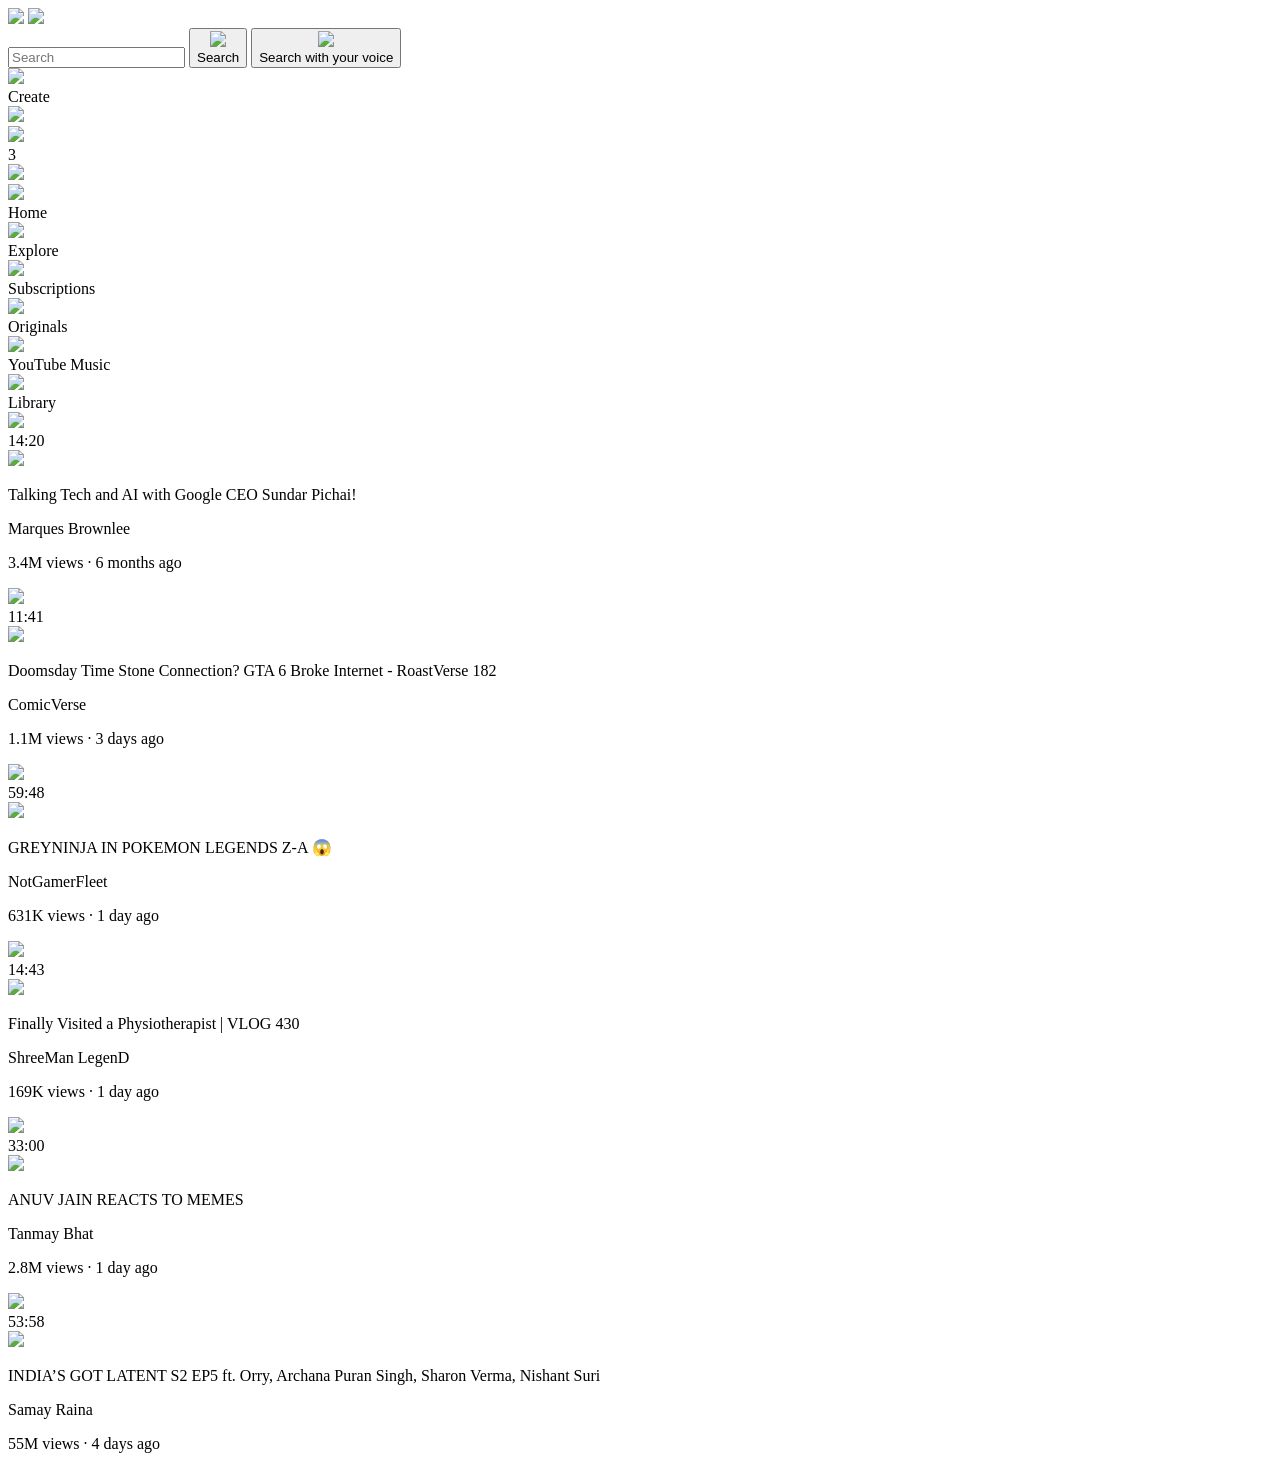
==== index.html @ 1fc218c0 "Update index.html" ====
<!DOCTYPE html>

<html>

  <head>

    <title>YouTube4u</title>

    <link rel="preconnect" href="https://fonts.googleapis.com">
    <link rel="preconnect" href="https://fonts.gstatic.com" crossorigin>

    <link
      href="https://fonts.googleapis.com/css2?family=Roboto:wght@400;500;700&display=swap"
      rel="stylesheet">

    <link rel="stylesheet" href="styles/general.css">
    <link rel="stylesheet" href="styles/header.css">
    <link rel="stylesheet" href="styles/video.css">
    <link rel="stylesheet" href="styles/sidebar.css">

  </head>


  <body>

    <div class="header">

      <div class="left-section">

        <img class="hamburger-menu" src="icons/hamburger-menu.svg">

        <img class="youtube-logo" src="icons/youtube-logo.svg">

      </div>


      <div class="middle-section">

        <input class="search-bar" type="text" placeholder="Search">

        <button class="search-button">

          <img class="search-icon" src="icons/search.svg">

          <div class="tooltip">Search</div>

        </button>


        <button class="voice-search-button">

          <img class="voice-search-icon" src="icons/voice-search-icon.svg">

          <div class="tooltip">Search with your voice</div>

        </button>

      </div>


      <div class="right-section">

        <div class="upload-icon-container">

          <img class="upload-icon" src="icons/upload.svg">

          <div class="tooltip">Create</div>

        </div>


        <img class="youtube-apps-icon" src="icons/youtube-apps.svg">


        <div class="notifications-icon-container">

          <img class="notifications-icon" src="icons/notifications.svg">

          <div class="notifications-count">3</div>

        </div>


        <img
          class="current-user-picture"
          src="channel/my-channel.jpeg">

      </div>

    </div>



    <div class="sidebar">

      <div class="sidebar-link">

        <img src="icons/home.svg">

        <div>Home</div>

      </div>


      <div class="sidebar-link">

        <img src="icons/explore.svg">

        <div>Explore</div>

      </div>


      <div class="sidebar-link">

        <img src="icons/subscriptions.svg">

        <div>Subscriptions</div>

      </div>


      <div class="sidebar-link">

        <img src="icons/originals.svg">

        <div>Originals</div>

      </div>


      <div class="sidebar-link">

        <img src="icons/youtube-music.svg">

        <div>YouTube Music</div>

      </div>


      <div class="sidebar-link">

        <img src="icons/library.svg">

        <div>Library</div>

      </div>

    </div>



    <div class="video-grid">


      <!-- VIDEO 1 -->

      <div class="video-preview">

        <div class="thumbnail-row">

          <img
            class="thumbnail"
            src="thumbnail/thumbnail-1.webp"
            onclick="window.open('https://www.youtube.com/embed/n2RNcPRtAiY', '_blank')">

          <div class="video-time">14:20</div>

        </div>


        <div class="video-info-grid">

          <div class="channel-picture">

            <img
              class="profile-picture"
              src="channel/channel-1.jpeg">

          </div>


          <div class="video-info">

            <p class="video-title">
              Talking Tech and AI with Google CEO Sundar Pichai!
            </p>

            <p class="video-author">
              Marques Brownlee
            </p>

            <p class="video-stats">
              3.4M views &#183; 6 months ago
            </p>

          </div>

        </div>

      </div>



      <!-- VIDEO 2 -->

      <div class="video-preview">

        <div class="thumbnail-row">

          <img
            class="thumbnail"
            src="thumbnail/thumbnail-2.webp"
            onclick="window.open('https://www.youtube.com/embed/CQWs3lpJCug', '_blank')">

          <div class="video-time">11:41</div>

        </div>


        <div class="video-info-grid">

          <div class="channel-picture">

            <img
              class="profile-picture"
              src="channel/channel-2.jpeg">

          </div>


          <div class="video-info">

            <p class="video-title">
              Doomsday Time Stone Connection? GTA 6 Broke Internet - RoastVerse 182
            </p>

            <p class="video-author">
              ComicVerse
            </p>

            <p class="video-stats">
              1.1M views &#183; 3 days ago
            </p>

          </div>

        </div>

      </div>



      <!-- VIDEO 3 -->

      <div class="video-preview">

        <div class="thumbnail-row">

          <img
            class="thumbnail"
            src="thumbnail/thumbnail-3.webp"
            onclick="window.open('https://www.youtube.com/embed/aF0tLAHO3SY', '_blank')">

          <div class="video-time">59:48</div>

        </div>


        <div class="video-info-grid">

          <div class="channel-picture">

            <img
              class="profile-picture"
              src="channel/channel-3.jpeg">

          </div>


          <div class="video-info">

            <p class="video-title">
              GREYNINJA IN POKEMON LEGENDS Z-A 😱
            </p>

            <p class="video-author">
              NotGamerFleet
            </p>

            <p class="video-stats">
              631K views &#183; 1 day ago
            </p>

          </div>

        </div>

      </div>



      <!-- VIDEO 4 -->

      <div class="video-preview">

        <div class="thumbnail-row">

          <img
            class="thumbnail"
            src="thumbnail/thumbnail-4.webp"
            onclick="window.open('https://www.youtube.com/embed/Sc6rDez5M3Y', '_blank')">

          <div class="video-time">14:43</div>

        </div>


        <div class="video-info-grid">

          <div class="channel-picture">

            <img
              class="profile-picture"
              src="channel/channel-4.jpeg">

          </div>


          <div class="video-info">

            <p class="video-title">
              Finally Visited a Physiotherapist | VLOG 430
            </p>

            <p class="video-author">
              ShreeMan LegenD
            </p>

            <p class="video-stats">
              169K views &#183; 1 day ago
            </p>

          </div>

        </div>

      </div>



      <!-- VIDEO 5 -->

      <div class="video-preview">

        <div class="thumbnail-row">

          <img
            class="thumbnail"
            src="thumbnail/thumbnail-5.webp"
            onclick="window.open('https://www.youtube.com/embed/dAoJVzQLCQ4', '_blank')">

          <div class="video-time">33:00</div>

        </div>


        <div class="video-info-grid">

          <div class="channel-picture">

            <img
              class="profile-picture"
              src="channel/channel-5.jpeg">

          </div>


          <div class="video-info">

            <p class="video-title">
              ANUV JAIN REACTS TO MEMES
            </p>

            <p class="video-author">
              Tanmay Bhat
            </p>

            <p class="video-stats">
              2.8M views &#183; 1 day ago
            </p>

          </div>

        </div>

      </div>



      <!-- VIDEO 6 -->

      <div class="video-preview">

        <div class="thumbnail-row">

          <img
            class="thumbnail"
            src="thumbnail/thumbnail-6.webp"
            onclick="window.open('https://www.youtube.com/embed/VJ9VC9OqdAA', '_blank')">

          <div class="video-time">53:58</div>

        </div>


        <div class="video-info-grid">

          <div class="channel-picture">

            <img
              class="profile-picture"
              src="channel/channel-6.jpeg">

          </div>


          <div class="video-info">

            <p class="video-title">
              INDIA’S GOT LATENT S2 EP5 ft. Orry, Archana Puran Singh, Sharon Verma, Nishant Suri
            </p>

            <p class="video-author">
              Samay Raina
            </p>

            <p class="video-stats">
              55M views &#183; 4 days ago
            </p>

          </div>

        </div>

      </div>


    </div>

  </body>

</html>
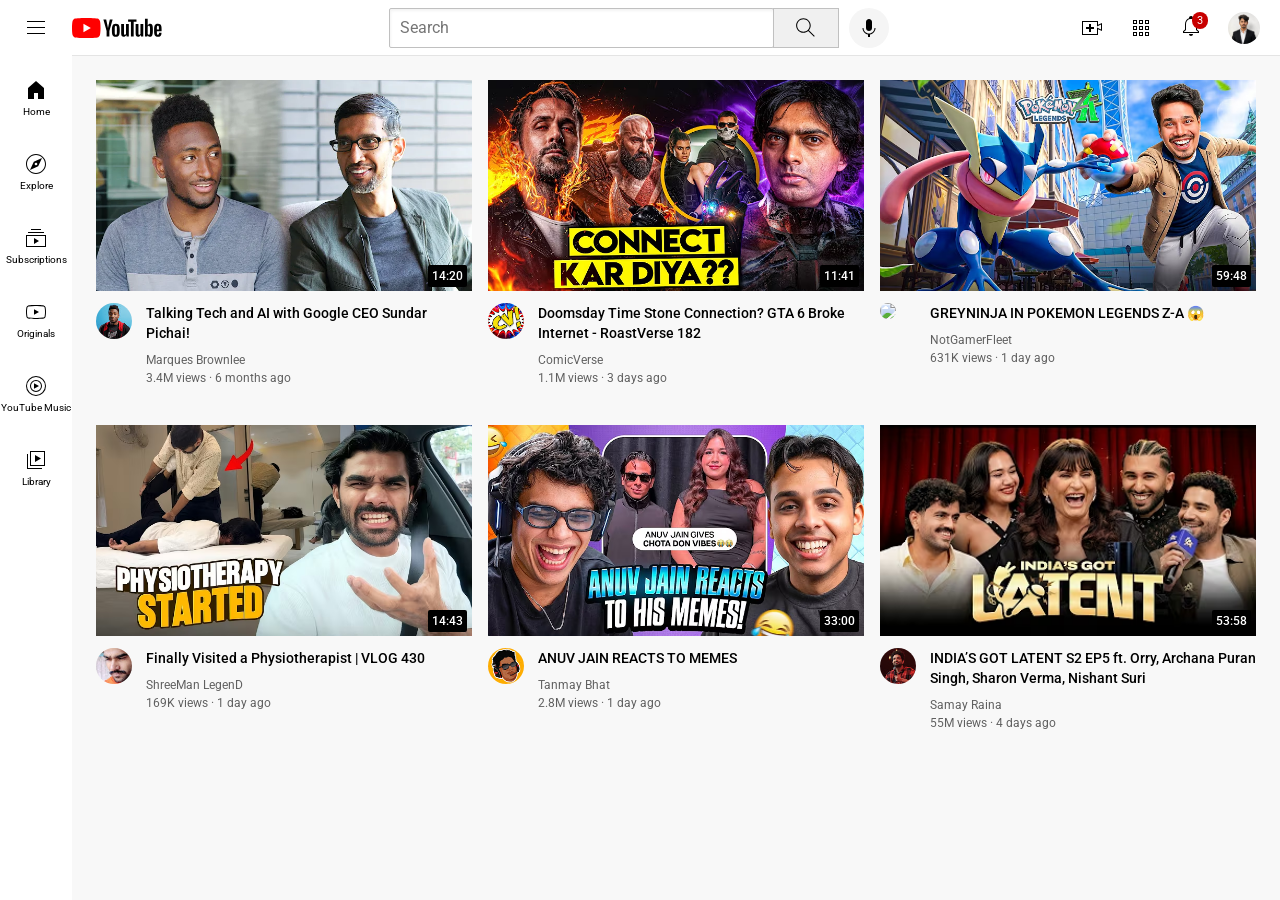
==== commit 9d5ee0ff: "Update index.html" ====
--- a/index.html
+++ b/index.html
@@ -7,51 +7,73 @@
     <title>YouTube4u</title>
 
     <link rel="preconnect" href="https://fonts.googleapis.com">
+
     <link rel="preconnect" href="https://fonts.gstatic.com" crossorigin>
 
     <link
       href="https://fonts.googleapis.com/css2?family=Roboto:wght@400;500;700&display=swap"
       rel="stylesheet">
 
-    <link rel="stylesheet" href="styles/general.css">
-    <link rel="stylesheet" href="styles/header.css">
-    <link rel="stylesheet" href="styles/video.css">
-    <link rel="stylesheet" href="styles/sidebar.css">
+    <!-- CSS FILES -->
+    <link rel="stylesheet" href="general.css">
+    <link rel="stylesheet" href="header.css">
+    <link rel="stylesheet" href="video.css">
+    <link rel="stylesheet" href="sidebar.css">
 
   </head>
 
 
   <body>
 
+
+    <!-- HEADER -->
+
     <div class="header">
 
+
       <div class="left-section">
 
-        <img class="hamburger-menu" src="icons/hamburger-menu.svg">
-
-        <img class="youtube-logo" src="icons/youtube-logo.svg">
+        <img
+          class="hamburger-menu"
+          src="hamburger-menu.svg">
+
+        <img
+          class="youtube-logo"
+          src="youtube-logo.svg">
 
       </div>
 
 
       <div class="middle-section">
 
-        <input class="search-bar" type="text" placeholder="Search">
+        <input
+          class="search-bar"
+          type="text"
+          placeholder="Search">
+
 
         <button class="search-button">
 
-          <img class="search-icon" src="icons/search.svg">
-
-          <div class="tooltip">Search</div>
+          <img
+            class="search-icon"
+            src="search.svg">
+
+          <div class="tooltip">
+            Search
+          </div>
 
         </button>
 
 
         <button class="voice-search-button">
 
-          <img class="voice-search-icon" src="icons/voice-search-icon.svg">
-
-          <div class="tooltip">Search with your voice</div>
+          <img
+            class="voice-search-icon"
+            src="voice-search-icon.svg">
+
+          <div class="tooltip">
+            Search with your voice
+          </div>
 
         </button>
 
@@ -60,30 +82,41 @@
 
       <div class="right-section">
 
+
         <div class="upload-icon-container">
 
-          <img class="upload-icon" src="icons/upload.svg">
-
-          <div class="tooltip">Create</div>
-
-        </div>
-
-
-        <img class="youtube-apps-icon" src="icons/youtube-apps.svg">
+          <img
+            class="upload-icon"
+            src="upload.svg">
+
+          <div class="tooltip">
+            Create
+          </div>
+
+        </div>
+
+
+        <img
+          class="youtube-apps-icon"
+          src="youtube-apps.svg">
 
 
         <div class="notifications-icon-container">
 
-          <img class="notifications-icon" src="icons/notifications.svg">
-
-          <div class="notifications-count">3</div>
+          <img
+            class="notifications-icon"
+            src="notifications.svg">
+
+          <div class="notifications-count">
+            3
+          </div>
 
         </div>
 
 
         <img
           class="current-user-picture"
-          src="channel/my-channel.jpeg">
+          src="my-channel.jpeg">
 
       </div>
 
@@ -91,58 +124,73 @@
 
 
 
+    <!-- SIDEBAR -->
+
     <div class="sidebar">
 
+
       <div class="sidebar-link">
 
-        <img src="icons/home.svg">
-
-        <div>Home</div>
+        <img src="home.svg">
+
+        <div>
+          Home
+        </div>
 
       </div>
 
 
       <div class="sidebar-link">
 
-        <img src="icons/explore.svg">
-
-        <div>Explore</div>
+        <img src="explore.svg">
+
+        <div>
+          Explore
+        </div>
 
       </div>
 
 
       <div class="sidebar-link">
 
-        <img src="icons/subscriptions.svg">
-
-        <div>Subscriptions</div>
+        <img src="subscriptions.svg">
+
+        <div>
+          Subscriptions
+        </div>
 
       </div>
 
 
       <div class="sidebar-link">
 
-        <img src="icons/originals.svg">
-
-        <div>Originals</div>
+        <img src="originals.svg">
+
+        <div>
+          Originals
+        </div>
 
       </div>
 
 
       <div class="sidebar-link">
 
-        <img src="icons/youtube-music.svg">
-
-        <div>YouTube Music</div>
+        <img src="youtube-music.svg">
+
+        <div>
+          YouTube Music
+        </div>
 
       </div>
 
 
       <div class="sidebar-link">
 
-        <img src="icons/library.svg">
-
-        <div>Library</div>
+        <img src="library.svg">
+
+        <div>
+          Library
+        </div>
 
       </div>
 
@@ -150,6 +198,8 @@
 
 
 
+    <!-- VIDEO GRID -->
+
     <div class="video-grid">
 
 
@@ -161,21 +211,24 @@
 
           <img
             class="thumbnail"
-            src="thumbnail/thumbnail-1.webp"
+            src="thumbnail-1.webp"
             onclick="window.open('https://www.youtube.com/embed/n2RNcPRtAiY', '_blank')">
 
-          <div class="video-time">14:20</div>
+          <div class="video-time">
+            14:20
+          </div>
 
         </div>
 
 
         <div class="video-info-grid">
+
 
           <div class="channel-picture">
 
             <img
               class="profile-picture"
-              src="channel/channel-1.jpeg">
+              src="channel-1.jpeg">
 
           </div>
 
@@ -210,21 +263,24 @@
 
           <img
             class="thumbnail"
-            src="thumbnail/thumbnail-2.webp"
+            src="thumbnail-2.webp"
             onclick="window.open('https://www.youtube.com/embed/CQWs3lpJCug', '_blank')">
 
-          <div class="video-time">11:41</div>
+          <div class="video-time">
+            11:41
+          </div>
 
         </div>
 
 
         <div class="video-info-grid">
+
 
           <div class="channel-picture">
 
             <img
               class="profile-picture"
-              src="channel/channel-2.jpeg">
+              src="channel-2.jpeg">
 
           </div>
 
@@ -259,21 +315,24 @@
 
           <img
             class="thumbnail"
-            src="thumbnail/thumbnail-3.webp"
+            src="thumbnail-3.webp"
             onclick="window.open('https://www.youtube.com/embed/aF0tLAHO3SY', '_blank')">
 
-          <div class="video-time">59:48</div>
+          <div class="video-time">
+            59:48
+          </div>
 
         </div>
 
 
         <div class="video-info-grid">
+
 
           <div class="channel-picture">
 
             <img
               class="profile-picture"
-              src="channel/channel-3.jpeg">
+              src="channel-3.jpeg">
 
           </div>
 
@@ -308,21 +367,24 @@
 
           <img
             class="thumbnail"
-            src="thumbnail/thumbnail-4.webp"
+            src="thumbnail-4.webp"
             onclick="window.open('https://www.youtube.com/embed/Sc6rDez5M3Y', '_blank')">
 
-          <div class="video-time">14:43</div>
+          <div class="video-time">
+            14:43
+          </div>
 
         </div>
 
 
         <div class="video-info-grid">
+
 
           <div class="channel-picture">
 
             <img
               class="profile-picture"
-              src="channel/channel-4.jpeg">
+              src="channel-4.jpeg">
 
           </div>
 
@@ -357,21 +419,24 @@
 
           <img
             class="thumbnail"
-            src="thumbnail/thumbnail-5.webp"
+            src="thumbnail-5.webp"
             onclick="window.open('https://www.youtube.com/embed/dAoJVzQLCQ4', '_blank')">
 
-          <div class="video-time">33:00</div>
+          <div class="video-time">
+            33:00
+          </div>
 
         </div>
 
 
         <div class="video-info-grid">
+
 
           <div class="channel-picture">
 
             <img
               class="profile-picture"
-              src="channel/channel-5.jpeg">
+              src="channel-5.jpeg">
 
           </div>
 
@@ -406,21 +471,24 @@
 
           <img
             class="thumbnail"
-            src="thumbnail/thumbnail-6.webp"
+            src="thumbnail-6.webp"
             onclick="window.open('https://www.youtube.com/embed/VJ9VC9OqdAA', '_blank')">
 
-          <div class="video-time">53:58</div>
+          <div class="video-time">
+            53:58
+          </div>
 
         </div>
 
 
         <div class="video-info-grid">
+
 
           <div class="channel-picture">
 
             <img
               class="profile-picture"
-              src="channel/channel-6.jpeg">
+              src="channel-6.jpeg">
 
           </div>
 
@@ -448,6 +516,7 @@
 
     </div>
 
+
   </body>
 
 </html>
--- a/general.css
+++ b/general.css
@@ -0,0 +1,13 @@
+p {
+  font-family: Roboto, Arial;
+  margin-top: 0;
+  margin-bottom: 0;
+}
+
+body {
+  margin: 0;
+  padding-top: 80px;
+  padding-left: 96px;
+  padding-right: 24px;
+  background-color: rgb(248, 248, 248);
+}
--- a/header.css
+++ b/header.css
@@ -0,0 +1,167 @@
+.header {
+  height: 55px;
+
+  display: flex;
+  flex-direction: row;
+  justify-content: space-between;
+
+  position: fixed;
+  top: 0;
+  left: 0;
+  right: 0;
+  z-index: 100;
+
+  background-color: white;
+  border-bottom-width: 1px;
+  border-bottom-style: solid;
+  border-bottom-color: rgb(228, 228, 228);
+}
+
+.left-section {
+  display: flex;
+  align-items: center;
+}
+
+.hamburger-menu {
+  height: 24px;
+  margin-left: 24px;
+  margin-right: 24px;
+}
+
+.youtube-logo {
+  height: 20px;
+}
+
+.middle-section {
+  flex: 1;
+  margin-left: 70px;
+  margin-right: 35px;
+  max-width: 500px;
+  display: flex;
+  align-items: center;
+}
+
+.search-bar {
+  flex: 1;
+  height: 36px;
+  padding-left: 10px;
+  font-size: 16px;
+  border-width: 1px;
+  border-style: solid;
+  border-color: rgb(192, 192, 192);
+  border-radius: 2px;
+  box-shadow: inset 1px 2px 3px rgba(0, 0, 0, 0.05);
+  width: 0;
+}
+
+.search-bar::placeholder {
+  font-family: Roboto, Arial;
+  font-size: 16px;
+}
+
+.search-button {
+  height: 40px;
+  width: 66px;
+  background-color: rgb(240, 240, 240);
+  border-width: 1px;
+  border-style: solid;
+  border-color: rgb(192, 192, 192);
+  margin-left: -1px;
+  margin-right: 10px;
+}
+
+.search-button,
+.voice-search-button,
+.upload-icon-container {
+  display: flex;
+  justify-content: center;
+  align-items: center;
+  position: relative;
+}
+
+.search-button .tooltip,
+.voice-search-button .tooltip,
+.upload-icon-container .tooltip {
+  font-family: Roboto, Arial;
+  position: absolute;
+  background-color: gray;
+  color: white;
+  padding-top: 4px;
+  padding-bottom: 4px;
+  padding-left: 8px;
+  padding-right: 8px;
+  border-radius: 2px;
+  font-size: 12px;
+  bottom: -30px;
+  opacity: 0;
+  transition: opacity 0.15s;
+  pointer-events: none;
+  white-space: nowrap;
+}
+
+.search-button:hover .tooltip,
+.voice-search-button:hover .tooltip,
+.upload-icon-container:hover .tooltip {
+  opacity: 1;
+}
+
+.search-icon {
+  height: 25px;
+}
+
+.voice-search-button {
+  height: 40px;
+  width: 40px;
+  border-radius: 20px;
+  border: none;
+  background-color: rgb(245, 245, 245);
+}
+
+.voice-search-icon {
+  height: 24px;
+}
+
+.right-section {
+  width: 180px;
+  margin-right: 20px;
+  display: flex;
+  align-items: center;
+  justify-content: space-between;
+  flex-shrink: 0;
+}
+
+.upload-icon {
+  height: 24px;
+}
+
+.youtube-apps-icon {
+  height: 24px;
+}
+
+.notifications-icon {
+  height: 24px;
+}
+
+.notifications-icon-container {
+  position: relative;
+}
+
+.notifications-count {
+  position: absolute;
+  top: -2px;
+  right: -5px;
+  background-color: rgb(200, 0, 0);
+  color: white;
+  font-family: Roboto, Arial;
+  font-size: 11px;
+  padding-left: 5px;
+  padding-right: 5px;
+  padding-top: 2px;
+  padding-bottom: 2px;
+  border-radius: 10px;
+}
+
+.current-user-picture {
+  height: 32px;
+  border-radius: 16px;
+}
--- a/video.css
+++ b/video.css
@@ -0,0 +1,59 @@
+.thumbnail {
+  width: 100%;
+}
+
+.video-title {
+  margin-top: 0;
+  font-size: 14px;
+  font-weight: 500;
+  line-height: 20px;
+  margin-bottom: 10px;
+}
+
+.video-info-grid {
+  display: grid;
+  grid-template-columns: 50px 1fr;
+}
+
+.profile-picture {
+  width: 36px;
+  border-radius: 50px;
+}
+
+.thumbnail-row {
+  margin-bottom: 8px;
+  position: relative;
+}
+
+.video-author,
+.video-stats {
+  font-size: 12px;
+  color: rgb(96, 96, 96);
+}
+
+.video-author {
+  margin-bottom: 4px;
+}
+
+.video-grid {
+  display: grid;
+  grid-template-columns: 1fr 1fr 1fr;
+  column-gap: 16px;
+  row-gap: 40px;
+}
+
+.video-time {
+  font-family: Roboto, Arial;
+  font-size: 12px;
+  font-weight: 500;
+  padding-left: 4px;
+  padding-right: 4px;
+  padding-top: 4px;
+  padding-bottom: 4px;
+  border-radius: 2px;
+  background-color: black;
+  color: white;
+  position: absolute;
+  bottom: 8px;
+  right: 5px;
+}
--- a/sidebar.css
+++ b/sidebar.css
@@ -0,0 +1,33 @@
+.sidebar {
+  position: fixed;
+  left: 0;
+  bottom: 0;
+  top: 55px;
+  background-color: white;
+  width: 72px;
+  z-index: 200;
+  padding-top: 5px;
+}
+
+.sidebar-link {
+  height: 74px;
+  display: flex;
+  justify-content: center;
+  align-items: center;
+  flex-direction: column;
+  cursor: pointer;
+}
+
+.sidebar-link:hover {
+  background-color: rgb(235, 235, 235);
+}
+
+.sidebar-link img {
+  height: 24px;
+  margin-bottom: 4px;
+}
+
+.sidebar-link div {
+  font-family: Roboto, Arial;
+  font-size: 10px;
+}
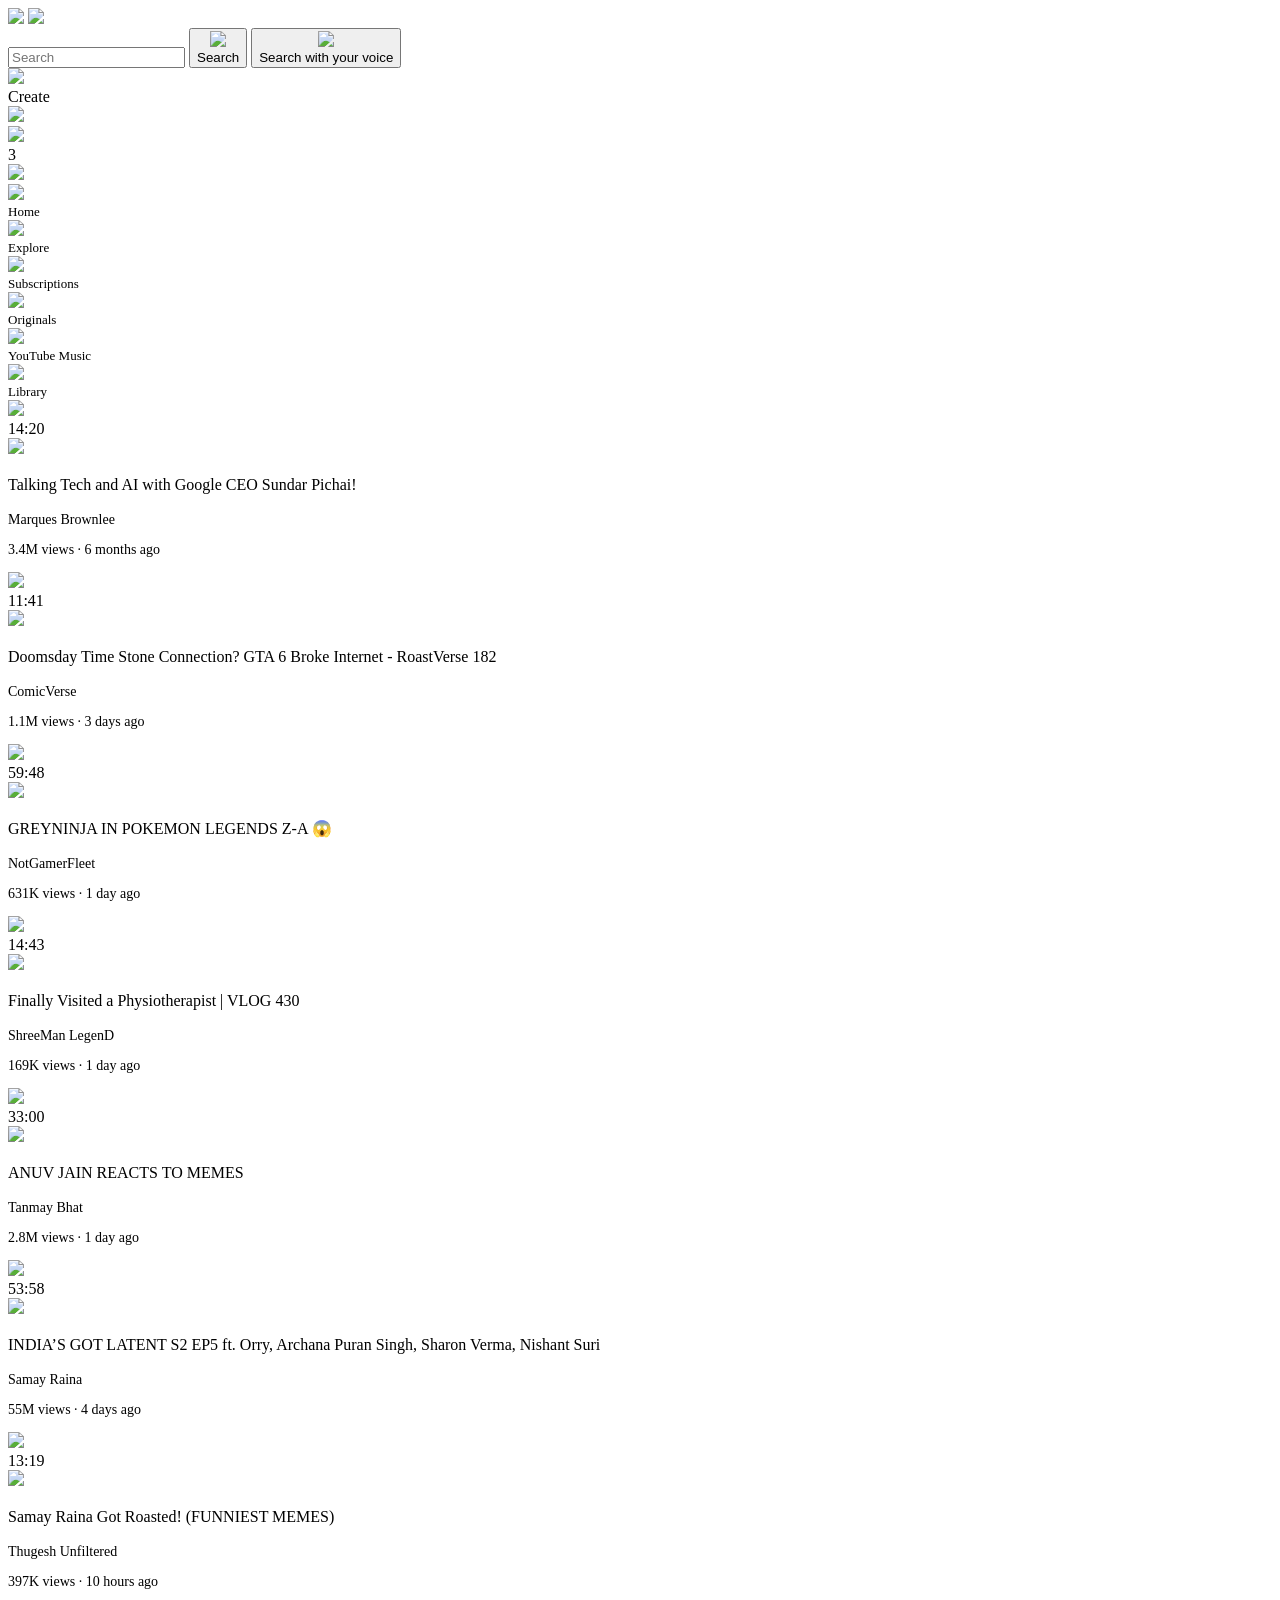
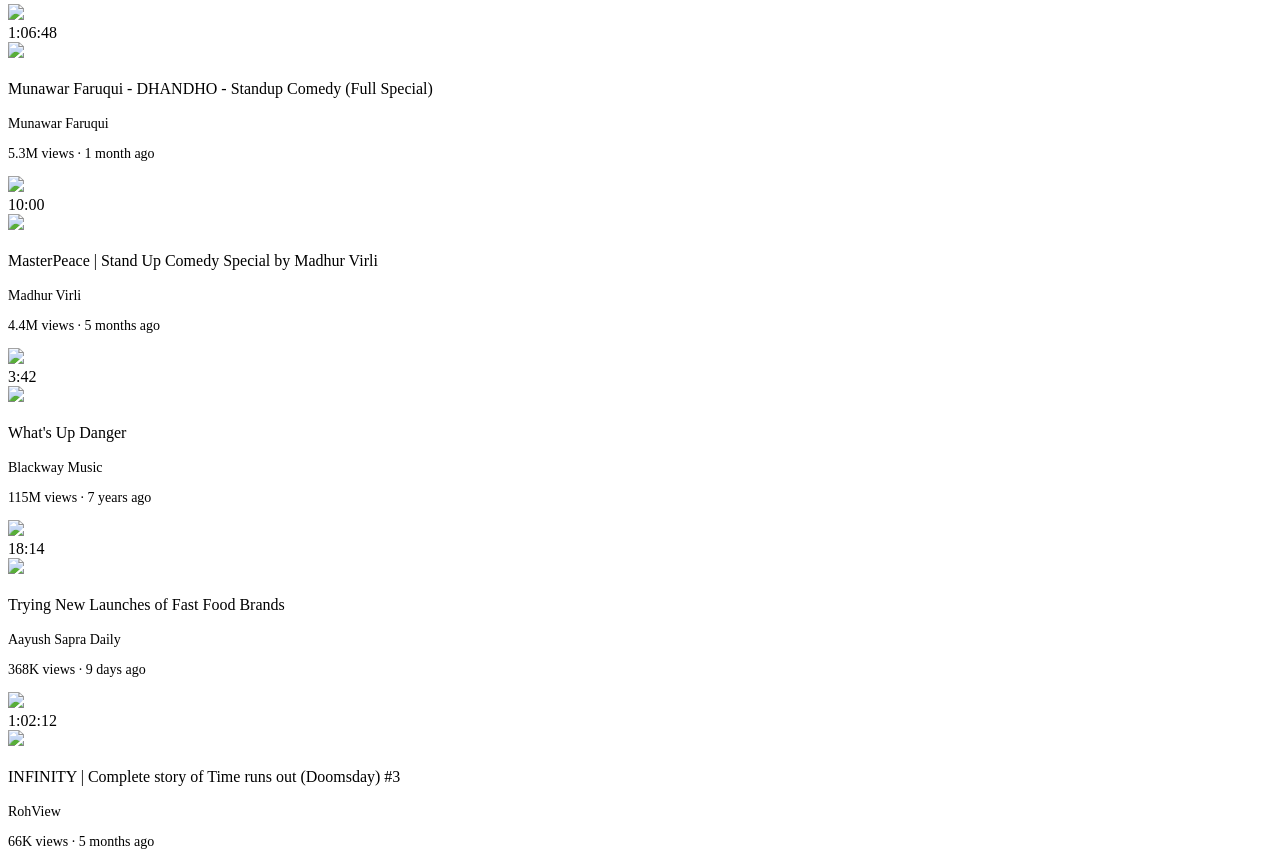
==== commit 6b5c7c8c: "Update index.html" ====
--- a/index.html
+++ b/index.html
@@ -15,10 +15,32 @@
       rel="stylesheet">
 
     <!-- CSS FILES -->
-    <link rel="stylesheet" href="general.css">
-    <link rel="stylesheet" href="header.css">
-    <link rel="stylesheet" href="video.css">
-    <link rel="stylesheet" href="sidebar.css">
+    <link rel="stylesheet" href="styles/general.css">
+    <link rel="stylesheet" href="styles/header.css">
+    <link rel="stylesheet" href="styles/video.css">
+    <link rel="stylesheet" href="styles/sidebar.css">
+
+    <!-- FONT SIZE CHANGES -->
+    <style>
+
+      .video-title {
+        font-size: 16px;
+        line-height: 22px;
+      }
+
+      .video-author {
+        font-size: 14px;
+      }
+
+      .video-stats {
+        font-size: 14px;
+      }
+
+      .sidebar-link {
+        font-size: 13px;
+      }
+
+    </style>
 
   </head>
 
@@ -29,17 +51,16 @@
     <!-- HEADER -->
 
     <div class="header">
-
 
       <div class="left-section">
 
         <img
           class="hamburger-menu"
-          src="hamburger-menu.svg">
+          src="icons/hamburger-menu.svg">
 
         <img
           class="youtube-logo"
-          src="youtube-logo.svg">
+          src="icons/youtube-logo.svg">
 
       </div>
 
@@ -56,7 +77,7 @@
 
           <img
             class="search-icon"
-            src="search.svg">
+            src="icons/search.svg">
 
           <div class="tooltip">
             Search
@@ -69,7 +90,7 @@
 
           <img
             class="voice-search-icon"
-            src="voice-search-icon.svg">
+            src="icons/voice-search-icon.svg">
 
           <div class="tooltip">
             Search with your voice
@@ -82,12 +103,11 @@
 
       <div class="right-section">
 
-
         <div class="upload-icon-container">
 
           <img
             class="upload-icon"
-            src="upload.svg">
+            src="icons/upload.svg">
 
           <div class="tooltip">
             Create
@@ -98,14 +118,14 @@
 
         <img
           class="youtube-apps-icon"
-          src="youtube-apps.svg">
+          src="icons/youtube-apps.svg">
 
 
         <div class="notifications-icon-container">
 
           <img
             class="notifications-icon"
-            src="notifications.svg">
+            src="icons/notifications.svg">
 
           <div class="notifications-count">
             3
@@ -116,7 +136,7 @@
 
         <img
           class="current-user-picture"
-          src="my-channel.jpeg">
+          src="channel/my-channel.jpeg">
 
       </div>
 
@@ -128,10 +148,9 @@
 
     <div class="sidebar">
 
-
       <div class="sidebar-link">
 
-        <img src="home.svg">
+        <img src="icons/home.svg">
 
         <div>
           Home
@@ -142,7 +161,7 @@
 
       <div class="sidebar-link">
 
-        <img src="explore.svg">
+        <img src="icons/explore.svg">
 
         <div>
           Explore
@@ -153,7 +172,7 @@
 
       <div class="sidebar-link">
 
-        <img src="subscriptions.svg">
+        <img src="icons/subscriptions.svg">
 
         <div>
           Subscriptions
@@ -164,7 +183,7 @@
 
       <div class="sidebar-link">
 
-        <img src="originals.svg">
+        <img src="icons/originals.svg">
 
         <div>
           Originals
@@ -175,7 +194,7 @@
 
       <div class="sidebar-link">
 
-        <img src="youtube-music.svg">
+        <img src="icons/youtube-music.svg">
 
         <div>
           YouTube Music
@@ -186,7 +205,7 @@
 
       <div class="sidebar-link">
 
-        <img src="library.svg">
+        <img src="icons/library.svg">
 
         <div>
           Library
@@ -211,7 +230,7 @@
 
           <img
             class="thumbnail"
-            src="thumbnail-1.webp"
+            src="thumbnail/thumbnail-1.webp"
             onclick="window.open('https://www.youtube.com/embed/n2RNcPRtAiY', '_blank')">
 
           <div class="video-time">
@@ -223,12 +242,11 @@
 
         <div class="video-info-grid">
 
-
-          <div class="channel-picture">
-
-            <img
-              class="profile-picture"
-              src="channel-1.jpeg">
+          <div class="channel-picture">
+
+            <img
+              class="profile-picture"
+              src="channel/channel-1.jpeg">
 
           </div>
 
@@ -263,7 +281,7 @@
 
           <img
             class="thumbnail"
-            src="thumbnail-2.webp"
+            src="thumbnail/thumbnail-2.webp"
             onclick="window.open('https://www.youtube.com/embed/CQWs3lpJCug', '_blank')">
 
           <div class="video-time">
@@ -275,12 +293,11 @@
 
         <div class="video-info-grid">
 
-
-          <div class="channel-picture">
-
-            <img
-              class="profile-picture"
-              src="channel-2.jpeg">
+          <div class="channel-picture">
+
+            <img
+              class="profile-picture"
+              src="channel/channel-2.jpeg">
 
           </div>
 
@@ -315,7 +332,7 @@
 
           <img
             class="thumbnail"
-            src="thumbnail-3.webp"
+            src="thumbnail/thumbnail-3.webp"
             onclick="window.open('https://www.youtube.com/embed/aF0tLAHO3SY', '_blank')">
 
           <div class="video-time">
@@ -327,12 +344,11 @@
 
         <div class="video-info-grid">
 
-
-          <div class="channel-picture">
-
-            <img
-              class="profile-picture"
-              src="channel-3.jpeg">
+          <div class="channel-picture">
+
+            <img
+              class="profile-picture"
+              src="channel/channel-3.jpeg">
 
           </div>
 
@@ -367,7 +383,7 @@
 
           <img
             class="thumbnail"
-            src="thumbnail-4.webp"
+            src="thumbnail/thumbnail-4.webp"
             onclick="window.open('https://www.youtube.com/embed/Sc6rDez5M3Y', '_blank')">
 
           <div class="video-time">
@@ -379,12 +395,11 @@
 
         <div class="video-info-grid">
 
-
-          <div class="channel-picture">
-
-            <img
-              class="profile-picture"
-              src="channel-4.jpeg">
+          <div class="channel-picture">
+
+            <img
+              class="profile-picture"
+              src="channel/channel-4.jpeg">
 
           </div>
 
@@ -419,7 +434,7 @@
 
           <img
             class="thumbnail"
-            src="thumbnail-5.webp"
+            src="thumbnail/thumbnail-5.webp"
             onclick="window.open('https://www.youtube.com/embed/dAoJVzQLCQ4', '_blank')">
 
           <div class="video-time">
@@ -431,12 +446,11 @@
 
         <div class="video-info-grid">
 
-
-          <div class="channel-picture">
-
-            <img
-              class="profile-picture"
-              src="channel-5.jpeg">
+          <div class="channel-picture">
+
+            <img
+              class="profile-picture"
+              src="channel/channel-5.jpeg">
 
           </div>
 
@@ -471,7 +485,7 @@
 
           <img
             class="thumbnail"
-            src="thumbnail-6.webp"
+            src="thumbnail/thumbnail-6.webp"
             onclick="window.open('https://www.youtube.com/embed/VJ9VC9OqdAA', '_blank')">
 
           <div class="video-time">
@@ -483,12 +497,11 @@
 
         <div class="video-info-grid">
 
-
-          <div class="channel-picture">
-
-            <img
-              class="profile-picture"
-              src="channel-6.jpeg">
+          <div class="channel-picture">
+
+            <img
+              class="profile-picture"
+              src="channel/channel-6.jpeg">
 
           </div>
 
@@ -514,6 +527,312 @@
       </div>
 
 
+
+      <!-- VIDEO 7 -->
+
+      <div class="video-preview">
+
+        <div class="thumbnail-row">
+
+          <img
+            class="thumbnail"
+            src="https://img.youtube.com/vi/ffsE1x2jIZE/hqdefault.jpg"
+            onclick="window.open('https://www.youtube.com/embed/ffsE1x2jIZE', '_blank')">
+
+          <div class="video-time">
+            13:19
+          </div>
+
+        </div>
+
+
+        <div class="video-info-grid">
+
+          <div class="channel-picture">
+
+            <img
+              class="profile-picture"
+              src="channel/channel-7.jpeg">
+
+          </div>
+
+
+          <div class="video-info">
+
+            <p class="video-title">
+              Samay Raina Got Roasted! (FUNNIEST MEMES)
+            </p>
+
+            <p class="video-author">
+              Thugesh Unfiltered
+            </p>
+
+            <p class="video-stats">
+              397K views &#183; 10 hours ago
+            </p>
+
+          </div>
+
+        </div>
+
+      </div>
+
+
+
+      <!-- VIDEO 8 -->
+
+      <div class="video-preview">
+
+        <div class="thumbnail-row">
+
+          <img
+            class="thumbnail"
+            src="https://img.youtube.com/vi/wk62YFS3gqc/hqdefault.jpg"
+            onclick="window.open('https://www.youtube.com/embed/wk62YFS3gqc', '_blank')">
+
+          <div class="video-time">
+            1:06:48
+          </div>
+
+        </div>
+
+
+        <div class="video-info-grid">
+
+          <div class="channel-picture">
+
+            <img
+              class="profile-picture"
+              src="channel/channel-8.jpeg">
+
+          </div>
+
+
+          <div class="video-info">
+
+            <p class="video-title">
+              Munawar Faruqui - DHANDHO - Standup Comedy (Full Special)
+            </p>
+
+            <p class="video-author">
+              Munawar Faruqui
+            </p>
+
+            <p class="video-stats">
+              5.3M views &#183; 1 month ago
+            </p>
+
+          </div>
+
+        </div>
+
+      </div>
+
+
+
+      <!-- VIDEO 9 -->
+
+      <div class="video-preview">
+
+        <div class="thumbnail-row">
+
+          <img
+            class="thumbnail"
+            src="https://img.youtube.com/vi/X035AnATXfQ/hqdefault.jpg"
+            onclick="window.open('https://www.youtube.com/embed/X035AnATXfQ', '_blank')">
+
+          <div class="video-time">
+            10:00
+          </div>
+
+        </div>
+
+
+        <div class="video-info-grid">
+
+          <div class="channel-picture">
+
+            <img
+              class="profile-picture"
+              src="channel/channel-9.jpeg">
+
+          </div>
+
+
+          <div class="video-info">
+
+            <p class="video-title">
+              MasterPeace | Stand Up Comedy Special by Madhur Virli
+            </p>
+
+            <p class="video-author">
+              Madhur Virli
+            </p>
+
+            <p class="video-stats">
+              4.4M views &#183; 5 months ago
+            </p>
+
+          </div>
+
+        </div>
+
+      </div>
+
+
+
+      <!-- VIDEO 10 -->
+
+      <div class="video-preview">
+
+        <div class="thumbnail-row">
+
+          <img
+            class="thumbnail"
+            src="https://img.youtube.com/vi/zEVzgqga3lo/hqdefault.jpg"
+            onclick="window.open('https://www.youtube.com/embed/zEVzgqga3lo', '_blank')">
+
+          <div class="video-time">
+            3:42
+          </div>
+
+        </div>
+
+
+        <div class="video-info-grid">
+
+          <div class="channel-picture">
+
+            <img
+              class="profile-picture"
+              src="channel/channel-10.jpeg">
+
+          </div>
+
+
+          <div class="video-info">
+
+            <p class="video-title">
+              What's Up Danger
+            </p>
+
+            <p class="video-author">
+              Blackway Music
+            </p>
+
+            <p class="video-stats">
+              115M views &#183; 7 years ago
+            </p>
+
+          </div>
+
+        </div>
+
+      </div>
+
+
+
+      <!-- VIDEO 11 -->
+
+      <div class="video-preview">
+
+        <div class="thumbnail-row">
+
+          <img
+            class="thumbnail"
+            src="https://img.youtube.com/vi/3kFZvqoByQs/hqdefault.jpg"
+            onclick="window.open('https://www.youtube.com/embed/3kFZvqoByQs', '_blank')">
+
+          <div class="video-time">
+            18:14
+          </div>
+
+        </div>
+
+
+        <div class="video-info-grid">
+
+          <div class="channel-picture">
+
+            <img
+              class="profile-picture"
+              src="channel/channel-11.jpeg">
+
+          </div>
+
+
+          <div class="video-info">
+
+            <p class="video-title">
+              Trying New Launches of Fast Food Brands
+            </p>
+
+            <p class="video-author">
+              Aayush Sapra Daily
+            </p>
+
+            <p class="video-stats">
+              368K views &#183; 9 days ago
+            </p>
+
+          </div>
+
+        </div>
+
+      </div>
+
+
+
+      <!-- VIDEO 12 -->
+
+      <div class="video-preview">
+
+        <div class="thumbnail-row">
+
+          <img
+            class="thumbnail"
+            src="https://img.youtube.com/vi/jrSKkAxGtz4/hqdefault.jpg"
+            onclick="window.open('https://www.youtube.com/embed/jrSKkAxGtz4', '_blank')">
+
+          <div class="video-time">
+            1:02:12
+          </div>
+
+        </div>
+
+
+        <div class="video-info-grid">
+
+          <div class="channel-picture">
+
+            <img
+              class="profile-picture"
+              src="channel/channel-12.jpeg">
+
+          </div>
+
+
+          <div class="video-info">
+
+            <p class="video-title">
+              INFINITY | Complete story of Time runs out (Doomsday) #3
+            </p>
+
+            <p class="video-author">
+              RohView
+            </p>
+
+            <p class="video-stats">
+              66K views &#183; 5 months ago
+            </p>
+
+          </div>
+
+        </div>
+
+      </div>
+
+
     </div>
 
 
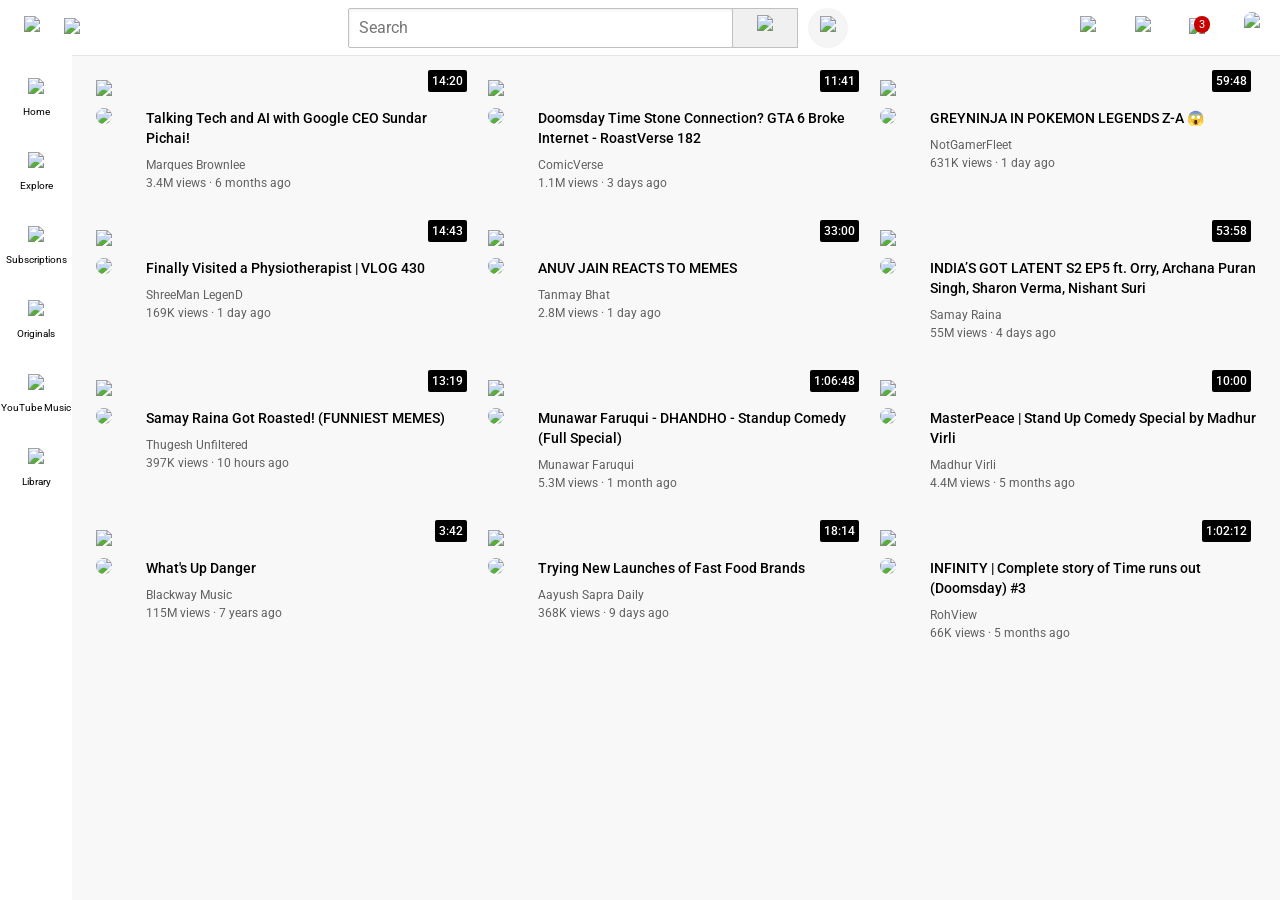
==== commit d4dd42e2: "Update index.html" ====
--- a/index.html
+++ b/index.html
@@ -15,10 +15,6 @@
       rel="stylesheet">
 
     <!-- CSS FILES -->
-    <link rel="stylesheet" href="styles/general.css">
-    <link rel="stylesheet" href="styles/header.css">
-    <link rel="stylesheet" href="styles/video.css">
-    <link rel="stylesheet" href="styles/sidebar.css">
 
     <!-- FONT SIZE CHANGES -->
     <style>
@@ -42,6 +38,293 @@
 
     </style>
 
+
+
+    <!-- INLINE CSS FOR GITHUB PAGES -->
+    <style>
+/* ===== general.css ===== */
+p {
+  font-family: Roboto, Arial;
+  margin-top: 0;
+  margin-bottom: 0;
+}
+
+body {
+  margin: 0;
+  padding-top: 80px;
+  padding-left: 96px;
+  padding-right: 24px;
+  background-color: rgb(248, 248, 248);
+}
+
+/* ===== header.css ===== */
+.header {
+  height: 55px;
+
+  display: flex;
+  flex-direction: row;
+  justify-content: space-between;
+
+  position: fixed;
+  top: 0;
+  left: 0;
+  right: 0;
+  z-index: 100;
+
+  background-color: white;
+  border-bottom-width: 1px;
+  border-bottom-style: solid;
+  border-bottom-color: rgb(228, 228, 228);
+}
+
+.left-section {
+  display: flex;
+  align-items: center;
+}
+
+.hamburger-menu {
+  height: 24px;
+  margin-left: 24px;
+  margin-right: 24px;
+}
+
+.youtube-logo {
+  height: 20px;
+}
+
+.middle-section {
+  flex: 1;
+  margin-left: 70px;
+  margin-right: 35px;
+  max-width: 500px;
+  display: flex;
+  align-items: center;
+}
+
+.search-bar {
+  flex: 1;
+  height: 36px;
+  padding-left: 10px;
+  font-size: 16px;
+  border-width: 1px;
+  border-style: solid;
+  border-color: rgb(192, 192, 192);
+  border-radius: 2px;
+  box-shadow: inset 1px 2px 3px rgba(0, 0, 0, 0.05);
+  width: 0;
+}
+
+.search-bar::placeholder {
+  font-family: Roboto, Arial;
+  font-size: 16px;
+}
+
+.search-button {
+  height: 40px;
+  width: 66px;
+  background-color: rgb(240, 240, 240);
+  border-width: 1px;
+  border-style: solid;
+  border-color: rgb(192, 192, 192);
+  margin-left: -1px;
+  margin-right: 10px;
+}
+
+.search-button,
+.voice-search-button,
+.upload-icon-container {
+  display: flex;
+  justify-content: center;
+  align-items: center;
+  position: relative;
+}
+
+.search-button .tooltip,
+.voice-search-button .tooltip,
+.upload-icon-container .tooltip {
+  font-family: Roboto, Arial;
+  position: absolute;
+  background-color: gray;
+  color: white;
+  padding-top: 4px;
+  padding-bottom: 4px;
+  padding-left: 8px;
+  padding-right: 8px;
+  border-radius: 2px;
+  font-size: 12px;
+  bottom: -30px;
+  opacity: 0;
+  transition: opacity 0.15s;
+  pointer-events: none;
+  white-space: nowrap;
+}
+
+.search-button:hover .tooltip,
+.voice-search-button:hover .tooltip,
+.upload-icon-container:hover .tooltip {
+  opacity: 1;
+}
+
+.search-icon {
+  height: 25px;
+}
+
+.voice-search-button {
+  height: 40px;
+  width: 40px;
+  border-radius: 20px;
+  border: none;
+  background-color: rgb(245, 245, 245);
+}
+
+.voice-search-icon {
+  height: 24px;
+}
+
+.right-section {
+  width: 180px;
+  margin-right: 20px;
+  display: flex;
+  align-items: center;
+  justify-content: space-between;
+  flex-shrink: 0;
+}
+
+.upload-icon {
+  height: 24px;
+}
+
+.youtube-apps-icon {
+  height: 24px;
+}
+
+.notifications-icon {
+  height: 24px;
+}
+
+.notifications-icon-container {
+  position: relative;
+}
+
+.notifications-count {
+  position: absolute;
+  top: -2px;
+  right: -5px;
+  background-color: rgb(200, 0, 0);
+  color: white;
+  font-family: Roboto, Arial;
+  font-size: 11px;
+  padding-left: 5px;
+  padding-right: 5px;
+  padding-top: 2px;
+  padding-bottom: 2px;
+  border-radius: 10px;
+}
+
+.current-user-picture {
+  height: 32px;
+  border-radius: 16px;
+}
+
+
+
+/* ===== video.css ===== */
+.thumbnail {
+  width: 100%;
+}
+
+.video-title {
+  margin-top: 0;
+  font-size: 14px;
+  font-weight: 500;
+  line-height: 20px;
+  margin-bottom: 10px;
+}
+
+.video-info-grid {
+  display: grid;
+  grid-template-columns: 50px 1fr;
+}
+
+.profile-picture {
+  width: 36px;
+  border-radius: 50px;
+}
+
+.thumbnail-row {
+  margin-bottom: 8px;
+  position: relative;
+}
+
+.video-author,
+.video-stats {
+  font-size: 12px;
+  color: rgb(96, 96, 96);
+}
+
+.video-author {
+  margin-bottom: 4px;
+}
+
+.video-grid {
+  display: grid;
+  grid-template-columns: 1fr 1fr 1fr;
+  column-gap: 16px;
+  row-gap: 40px;
+}
+
+.video-time {
+  font-family: Roboto, Arial;
+  font-size: 12px;
+  font-weight: 500;
+  padding-left: 4px;
+  padding-right: 4px;
+  padding-top: 4px;
+  padding-bottom: 4px;
+  border-radius: 2px;
+  background-color: black;
+  color: white;
+  position: absolute;
+  bottom: 8px;
+  right: 5px;
+}
+
+/* ===== sidebar.css ===== */
+.sidebar {
+  position: fixed;
+  left: 0;
+  bottom: 0;
+  top: 55px;
+  background-color: white;
+  width: 72px;
+  z-index: 200;
+  padding-top: 5px;
+}
+
+.sidebar-link {
+  height: 74px;
+  display: flex;
+  justify-content: center;
+  align-items: center;
+  flex-direction: column;
+  cursor: pointer;
+}
+
+.sidebar-link:hover {
+  background-color: rgb(235, 235, 235);
+}
+
+.sidebar-link img {
+  height: 24px;
+  margin-bottom: 4px;
+}
+
+.sidebar-link div {
+  font-family: Roboto, Arial;
+  font-size: 10px;
+}
+    </style>
+
   </head>
 
 
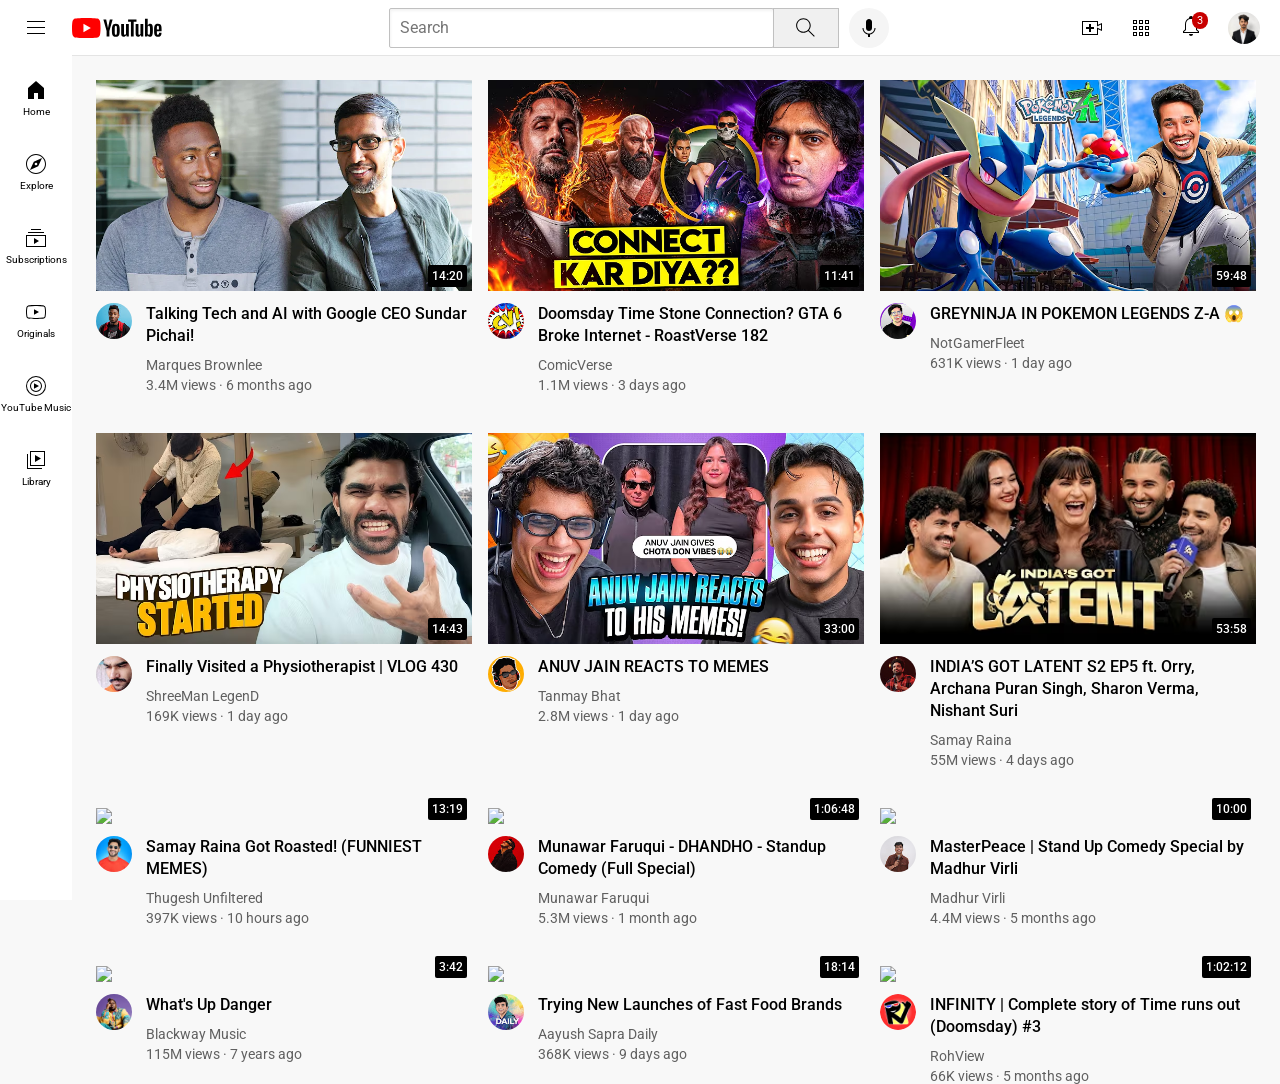
==== commit b0b6a1e2: "Update index.html" ====
--- a/index.html
+++ b/index.html
@@ -1,506 +1,120 @@
 <!DOCTYPE html>
-
 <html>
-
-  <head>
-
-    <title>YouTube4u</title>
-
-    <link rel="preconnect" href="https://fonts.googleapis.com">
-
-    <link rel="preconnect" href="https://fonts.gstatic.com" crossorigin>
-
-    <link
-      href="https://fonts.googleapis.com/css2?family=Roboto:wght@400;500;700&display=swap"
-      rel="stylesheet">
-
-    <!-- CSS FILES -->
-
-    <!-- FONT SIZE CHANGES -->
-    <style>
-
-      .video-title {
-        font-size: 16px;
-        line-height: 22px;
-      }
-
-      .video-author {
-        font-size: 14px;
-      }
-
-      .video-stats {
-        font-size: 14px;
-      }
-
-      .sidebar-link {
-        font-size: 13px;
-      }
-
-    </style>
-
-
-
-    <!-- INLINE CSS FOR GITHUB PAGES -->
-    <style>
-/* ===== general.css ===== */
-p {
-  font-family: Roboto, Arial;
-  margin-top: 0;
-  margin-bottom: 0;
-}
-
-body {
-  margin: 0;
-  padding-top: 80px;
-  padding-left: 96px;
-  padding-right: 24px;
-  background-color: rgb(248, 248, 248);
-}
-
-/* ===== header.css ===== */
-.header {
-  height: 55px;
-
-  display: flex;
-  flex-direction: row;
-  justify-content: space-between;
-
-  position: fixed;
-  top: 0;
-  left: 0;
-  right: 0;
-  z-index: 100;
-
-  background-color: white;
-  border-bottom-width: 1px;
-  border-bottom-style: solid;
-  border-bottom-color: rgb(228, 228, 228);
-}
-
-.left-section {
-  display: flex;
-  align-items: center;
-}
-
-.hamburger-menu {
-  height: 24px;
-  margin-left: 24px;
-  margin-right: 24px;
-}
-
-.youtube-logo {
-  height: 20px;
-}
-
-.middle-section {
-  flex: 1;
-  margin-left: 70px;
-  margin-right: 35px;
-  max-width: 500px;
-  display: flex;
-  align-items: center;
-}
-
-.search-bar {
-  flex: 1;
-  height: 36px;
-  padding-left: 10px;
-  font-size: 16px;
-  border-width: 1px;
-  border-style: solid;
-  border-color: rgb(192, 192, 192);
-  border-radius: 2px;
-  box-shadow: inset 1px 2px 3px rgba(0, 0, 0, 0.05);
-  width: 0;
-}
-
-.search-bar::placeholder {
-  font-family: Roboto, Arial;
-  font-size: 16px;
-}
-
-.search-button {
-  height: 40px;
-  width: 66px;
-  background-color: rgb(240, 240, 240);
-  border-width: 1px;
-  border-style: solid;
-  border-color: rgb(192, 192, 192);
-  margin-left: -1px;
-  margin-right: 10px;
-}
-
-.search-button,
-.voice-search-button,
-.upload-icon-container {
-  display: flex;
-  justify-content: center;
-  align-items: center;
-  position: relative;
-}
-
-.search-button .tooltip,
-.voice-search-button .tooltip,
-.upload-icon-container .tooltip {
-  font-family: Roboto, Arial;
-  position: absolute;
-  background-color: gray;
-  color: white;
-  padding-top: 4px;
-  padding-bottom: 4px;
-  padding-left: 8px;
-  padding-right: 8px;
-  border-radius: 2px;
-  font-size: 12px;
-  bottom: -30px;
-  opacity: 0;
-  transition: opacity 0.15s;
-  pointer-events: none;
-  white-space: nowrap;
-}
-
-.search-button:hover .tooltip,
-.voice-search-button:hover .tooltip,
-.upload-icon-container:hover .tooltip {
-  opacity: 1;
-}
-
-.search-icon {
-  height: 25px;
-}
-
-.voice-search-button {
-  height: 40px;
-  width: 40px;
-  border-radius: 20px;
-  border: none;
-  background-color: rgb(245, 245, 245);
-}
-
-.voice-search-icon {
-  height: 24px;
-}
-
-.right-section {
-  width: 180px;
-  margin-right: 20px;
-  display: flex;
-  align-items: center;
-  justify-content: space-between;
-  flex-shrink: 0;
-}
-
-.upload-icon {
-  height: 24px;
-}
-
-.youtube-apps-icon {
-  height: 24px;
-}
-
-.notifications-icon {
-  height: 24px;
-}
-
-.notifications-icon-container {
-  position: relative;
-}
-
-.notifications-count {
-  position: absolute;
-  top: -2px;
-  right: -5px;
-  background-color: rgb(200, 0, 0);
-  color: white;
-  font-family: Roboto, Arial;
-  font-size: 11px;
-  padding-left: 5px;
-  padding-right: 5px;
-  padding-top: 2px;
-  padding-bottom: 2px;
-  border-radius: 10px;
-}
-
-.current-user-picture {
-  height: 32px;
-  border-radius: 16px;
-}
-
-
-
-/* ===== video.css ===== */
-.thumbnail {
-  width: 100%;
-}
-
-.video-title {
-  margin-top: 0;
-  font-size: 14px;
-  font-weight: 500;
-  line-height: 20px;
-  margin-bottom: 10px;
-}
-
-.video-info-grid {
-  display: grid;
-  grid-template-columns: 50px 1fr;
-}
-
-.profile-picture {
-  width: 36px;
-  border-radius: 50px;
-}
-
-.thumbnail-row {
-  margin-bottom: 8px;
-  position: relative;
-}
-
-.video-author,
-.video-stats {
-  font-size: 12px;
-  color: rgb(96, 96, 96);
-}
-
-.video-author {
-  margin-bottom: 4px;
-}
-
-.video-grid {
-  display: grid;
-  grid-template-columns: 1fr 1fr 1fr;
-  column-gap: 16px;
-  row-gap: 40px;
-}
-
-.video-time {
-  font-family: Roboto, Arial;
-  font-size: 12px;
-  font-weight: 500;
-  padding-left: 4px;
-  padding-right: 4px;
-  padding-top: 4px;
-  padding-bottom: 4px;
-  border-radius: 2px;
-  background-color: black;
-  color: white;
-  position: absolute;
-  bottom: 8px;
-  right: 5px;
-}
-
-/* ===== sidebar.css ===== */
-.sidebar {
-  position: fixed;
-  left: 0;
-  bottom: 0;
-  top: 55px;
-  background-color: white;
-  width: 72px;
-  z-index: 200;
-  padding-top: 5px;
-}
-
-.sidebar-link {
-  height: 74px;
-  display: flex;
-  justify-content: center;
-  align-items: center;
-  flex-direction: column;
-  cursor: pointer;
-}
-
-.sidebar-link:hover {
-  background-color: rgb(235, 235, 235);
-}
-
-.sidebar-link img {
-  height: 24px;
-  margin-bottom: 4px;
-}
-
-.sidebar-link div {
-  font-family: Roboto, Arial;
-  font-size: 10px;
-}
-    </style>
-
-  </head>
-
-
-  <body>
-
-
-    <!-- HEADER -->
-
-    <div class="header">
-
-      <div class="left-section">
-
-        <img
-          class="hamburger-menu"
-          src="icons/hamburger-menu.svg">
-
-        <img
-          class="youtube-logo"
-          src="icons/youtube-logo.svg">
-
-      </div>
-
-
-      <div class="middle-section">
-
-        <input
-          class="search-bar"
-          type="text"
-          placeholder="Search">
-
-
-        <button class="search-button">
-
-          <img
-            class="search-icon"
-            src="icons/search.svg">
-
-          <div class="tooltip">
-            Search
-          </div>
-
-        </button>
-
-
-        <button class="voice-search-button">
-
-          <img
-            class="voice-search-icon"
-            src="icons/voice-search-icon.svg">
-
-          <div class="tooltip">
-            Search with your voice
-          </div>
-
-        </button>
-
-      </div>
-
-
-      <div class="right-section">
-
-        <div class="upload-icon-container">
-
-          <img
-            class="upload-icon"
-            src="icons/upload.svg">
-
-          <div class="tooltip">
-            Create
-          </div>
-
-        </div>
-
-
-        <img
-          class="youtube-apps-icon"
-          src="icons/youtube-apps.svg">
-
-
-        <div class="notifications-icon-container">
-
-          <img
-            class="notifications-icon"
-            src="icons/notifications.svg">
-
-          <div class="notifications-count">
-            3
-          </div>
-
-        </div>
-
-
-        <img
-          class="current-user-picture"
-          src="channel/my-channel.jpeg">
-
-      </div>
-
-    </div>
-
-
-
-    <!-- SIDEBAR -->
-
-    <div class="sidebar">
-
-      <div class="sidebar-link">
-
-        <img src="icons/home.svg">
-
-        <div>
-          Home
-        </div>
-
-      </div>
-
-
-      <div class="sidebar-link">
-
-        <img src="icons/explore.svg">
-
-        <div>
-          Explore
-        </div>
-
-      </div>
-
-
-      <div class="sidebar-link">
-
-        <img src="icons/subscriptions.svg">
-
-        <div>
-          Subscriptions
-        </div>
-
-      </div>
-
-
-      <div class="sidebar-link">
-
-        <img src="icons/originals.svg">
-
-        <div>
-          Originals
-        </div>
-
-      </div>
-
-
-      <div class="sidebar-link">
-
-        <img src="icons/youtube-music.svg">
-
-        <div>
-          YouTube Music
-        </div>
-
-      </div>
-
-
-      <div class="sidebar-link">
-
-        <img src="icons/library.svg">
-
-        <div>
-          Library
-        </div>
-
-      </div>
-
-    </div>
-
-
-
-    <!-- VIDEO GRID -->
+<head>
+  <title>YouTube4u</title>
+
+  <link rel="preconnect" href="https://fonts.googleapis.com">
+  <link rel="preconnect" href="https://fonts.gstatic.com" crossorigin>
+  <link href="https://fonts.googleapis.com/css2?family=Roboto:wght@400;500;700&display=swap" rel="stylesheet">
+
+  <link rel="stylesheet" href="./general.css">
+  <link rel="stylesheet" href="./header.css">
+  <link rel="stylesheet" href="./video.css">
+  <link rel="stylesheet" href="./sidebar.css">
+
+  <style>
+    .video-title {
+      font-size: 16px;
+      line-height: 22px;
+    }
+
+    .video-author {
+      font-size: 14px;
+    }
+
+    .video-stats {
+      font-size: 14px;
+    }
+
+    .sidebar-link {
+      font-size: 13px;
+    }
+  </style>
+</head>
+
+<body>
+
+  <div class="header">
+
+    <div class="left-section">
+      <img class="hamburger-menu" src="./hamburger-menu.svg">
+
+      <img class="youtube-logo" src="./youtube-logo.svg">
+    </div>
+
+    <div class="middle-section">
+
+      <input class="search-bar" type="text" placeholder="Search">
+
+      <button class="search-button">
+        <img class="search-icon" src="./search.svg">
+        <div class="tooltip">Search</div>
+      </button>
+
+      <button class="voice-search-button">
+        <img class="voice-search-icon" src="./voice-search-icon.svg">
+        <div class="tooltip">Search with your voice</div>
+      </button>
+
+    </div>
+
+    <div class="right-section">
+
+      <div class="upload-icon-container">
+        <img class="upload-icon" src="./upload.svg">
+        <div class="tooltip">Create</div>
+      </div>
+
+      <img class="youtube-apps-icon" src="./youtube-apps.svg">
+
+      <div class="notifications-icon-container">
+        <img class="notifications-icon" src="./notifications.svg">
+        <div class="notifications-count">3</div>
+      </div>
+
+      <img class="current-user-picture" src="./my-channel.jpeg">
+
+    </div>
+
+  </div>
+
+
+  <div class="sidebar">
+
+    <div class="sidebar-link">
+      <img src="./home.svg">
+      <div>Home</div>
+    </div>
+
+    <div class="sidebar-link">
+      <img src="./explore.svg">
+      <div>Explore</div>
+    </div>
+
+    <div class="sidebar-link">
+      <img src="./subscriptions.svg">
+      <div>Subscriptions</div>
+    </div>
+
+    <div class="sidebar-link">
+      <img src="./originals.svg">
+      <div>Originals</div>
+    </div>
+
+    <div class="sidebar-link">
+      <img src="./youtube-music.svg">
+      <div>YouTube Music</div>
+    </div>
+
+    <div class="sidebar-link">
+      <img src="./library.svg">
+      <div>Library</div>
+    </div>
+
+  </div>
+
+
+  <main>
 
     <div class="video-grid">
 
@@ -511,10 +125,7 @@
 
         <div class="thumbnail-row">
 
-          <img
-            class="thumbnail"
-            src="thumbnail/thumbnail-1.webp"
-            onclick="window.open('https://www.youtube.com/embed/n2RNcPRtAiY', '_blank')">
+          <img class="thumbnail" src="./thumbnail-1.webp">
 
           <div class="video-time">
             14:20
@@ -522,17 +133,13 @@
 
         </div>
 
-
-        <div class="video-info-grid">
-
-          <div class="channel-picture">
-
-            <img
-              class="profile-picture"
-              src="channel/channel-1.jpeg">
-
-          </div>
-
+        <div class="video-info-grid">
+
+          <div class="channel-picture">
+
+            <img class="profile-picture" src="./channel-1.jpeg">
+
+          </div>
 
           <div class="video-info">
 
@@ -545,15 +152,14 @@
             </p>
 
             <p class="video-stats">
-              3.4M views &#183; 6 months ago
-            </p>
-
-          </div>
-
-        </div>
-
-      </div>
-
+              3.4M views · 6 months ago
+            </p>
+
+          </div>
+
+        </div>
+
+      </div>
 
 
       <!-- VIDEO 2 -->
@@ -562,10 +168,7 @@
 
         <div class="thumbnail-row">
 
-          <img
-            class="thumbnail"
-            src="thumbnail/thumbnail-2.webp"
-            onclick="window.open('https://www.youtube.com/embed/CQWs3lpJCug', '_blank')">
+          <img class="thumbnail" src="./thumbnail-2.webp">
 
           <div class="video-time">
             11:41
@@ -573,17 +176,13 @@
 
         </div>
 
-
-        <div class="video-info-grid">
-
-          <div class="channel-picture">
-
-            <img
-              class="profile-picture"
-              src="channel/channel-2.jpeg">
-
-          </div>
-
+        <div class="video-info-grid">
+
+          <div class="channel-picture">
+
+            <img class="profile-picture" src="./channel-2.jpeg">
+
+          </div>
 
           <div class="video-info">
 
@@ -596,15 +195,14 @@
             </p>
 
             <p class="video-stats">
-              1.1M views &#183; 3 days ago
-            </p>
-
-          </div>
-
-        </div>
-
-      </div>
-
+              1.1M views · 3 days ago
+            </p>
+
+          </div>
+
+        </div>
+
+      </div>
 
 
       <!-- VIDEO 3 -->
@@ -613,10 +211,7 @@
 
         <div class="thumbnail-row">
 
-          <img
-            class="thumbnail"
-            src="thumbnail/thumbnail-3.webp"
-            onclick="window.open('https://www.youtube.com/embed/aF0tLAHO3SY', '_blank')">
+          <img class="thumbnail" src="./thumbnail-3.webp">
 
           <div class="video-time">
             59:48
@@ -624,17 +219,13 @@
 
         </div>
 
-
-        <div class="video-info-grid">
-
-          <div class="channel-picture">
-
-            <img
-              class="profile-picture"
-              src="channel/channel-3.jpeg">
-
-          </div>
-
+        <div class="video-info-grid">
+
+          <div class="channel-picture">
+
+            <img class="profile-picture" src="./channel-3.jpeg">
+
+          </div>
 
           <div class="video-info">
 
@@ -647,15 +238,14 @@
             </p>
 
             <p class="video-stats">
-              631K views &#183; 1 day ago
-            </p>
-
-          </div>
-
-        </div>
-
-      </div>
-
+              631K views · 1 day ago
+            </p>
+
+          </div>
+
+        </div>
+
+      </div>
 
 
       <!-- VIDEO 4 -->
@@ -664,10 +254,7 @@
 
         <div class="thumbnail-row">
 
-          <img
-            class="thumbnail"
-            src="thumbnail/thumbnail-4.webp"
-            onclick="window.open('https://www.youtube.com/embed/Sc6rDez5M3Y', '_blank')">
+          <img class="thumbnail" src="./thumbnail-4.webp">
 
           <div class="video-time">
             14:43
@@ -675,17 +262,13 @@
 
         </div>
 
-
-        <div class="video-info-grid">
-
-          <div class="channel-picture">
-
-            <img
-              class="profile-picture"
-              src="channel/channel-4.jpeg">
-
-          </div>
-
+        <div class="video-info-grid">
+
+          <div class="channel-picture">
+
+            <img class="profile-picture" src="./channel-4.jpeg">
+
+          </div>
 
           <div class="video-info">
 
@@ -698,15 +281,14 @@
             </p>
 
             <p class="video-stats">
-              169K views &#183; 1 day ago
-            </p>
-
-          </div>
-
-        </div>
-
-      </div>
-
+              169K views · 1 day ago
+            </p>
+
+          </div>
+
+        </div>
+
+      </div>
 
 
       <!-- VIDEO 5 -->
@@ -715,10 +297,7 @@
 
         <div class="thumbnail-row">
 
-          <img
-            class="thumbnail"
-            src="thumbnail/thumbnail-5.webp"
-            onclick="window.open('https://www.youtube.com/embed/dAoJVzQLCQ4', '_blank')">
+          <img class="thumbnail" src="./thumbnail-5.webp">
 
           <div class="video-time">
             33:00
@@ -726,17 +305,13 @@
 
         </div>
 
-
-        <div class="video-info-grid">
-
-          <div class="channel-picture">
-
-            <img
-              class="profile-picture"
-              src="channel/channel-5.jpeg">
-
-          </div>
-
+        <div class="video-info-grid">
+
+          <div class="channel-picture">
+
+            <img class="profile-picture" src="./channel-5.jpeg">
+
+          </div>
 
           <div class="video-info">
 
@@ -749,15 +324,14 @@
             </p>
 
             <p class="video-stats">
-              2.8M views &#183; 1 day ago
-            </p>
-
-          </div>
-
-        </div>
-
-      </div>
-
+              2.8M views · 1 day ago
+            </p>
+
+          </div>
+
+        </div>
+
+      </div>
 
 
       <!-- VIDEO 6 -->
@@ -766,10 +340,7 @@
 
         <div class="thumbnail-row">
 
-          <img
-            class="thumbnail"
-            src="thumbnail/thumbnail-6.webp"
-            onclick="window.open('https://www.youtube.com/embed/VJ9VC9OqdAA', '_blank')">
+          <img class="thumbnail" src="./thumbnail-6.webp">
 
           <div class="video-time">
             53:58
@@ -777,17 +348,13 @@
 
         </div>
 
-
-        <div class="video-info-grid">
-
-          <div class="channel-picture">
-
-            <img
-              class="profile-picture"
-              src="channel/channel-6.jpeg">
-
-          </div>
-
+        <div class="video-info-grid">
+
+          <div class="channel-picture">
+
+            <img class="profile-picture" src="./channel-6.jpeg">
+
+          </div>
 
           <div class="video-info">
 
@@ -800,15 +367,14 @@
             </p>
 
             <p class="video-stats">
-              55M views &#183; 4 days ago
-            </p>
-
-          </div>
-
-        </div>
-
-      </div>
-
+              55M views · 4 days ago
+            </p>
+
+          </div>
+
+        </div>
+
+      </div>
 
 
       <!-- VIDEO 7 -->
@@ -817,10 +383,8 @@
 
         <div class="thumbnail-row">
 
-          <img
-            class="thumbnail"
-            src="https://img.youtube.com/vi/ffsE1x2jIZE/hqdefault.jpg"
-            onclick="window.open('https://www.youtube.com/embed/ffsE1x2jIZE', '_blank')">
+          <img class="thumbnail"
+            src="https://img.youtube.com/vi/ffsE1x2jIZE/hqdefault.jpg">
 
           <div class="video-time">
             13:19
@@ -828,17 +392,13 @@
 
         </div>
 
-
-        <div class="video-info-grid">
-
-          <div class="channel-picture">
-
-            <img
-              class="profile-picture"
-              src="channel/channel-7.jpeg">
-
-          </div>
-
+        <div class="video-info-grid">
+
+          <div class="channel-picture">
+
+            <img class="profile-picture" src="./channel-7.jpeg">
+
+          </div>
 
           <div class="video-info">
 
@@ -851,15 +411,14 @@
             </p>
 
             <p class="video-stats">
-              397K views &#183; 10 hours ago
-            </p>
-
-          </div>
-
-        </div>
-
-      </div>
-
+              397K views · 10 hours ago
+            </p>
+
+          </div>
+
+        </div>
+
+      </div>
 
 
       <!-- VIDEO 8 -->
@@ -868,10 +427,8 @@
 
         <div class="thumbnail-row">
 
-          <img
-            class="thumbnail"
-            src="https://img.youtube.com/vi/wk62YFS3gqc/hqdefault.jpg"
-            onclick="window.open('https://www.youtube.com/embed/wk62YFS3gqc', '_blank')">
+          <img class="thumbnail"
+            src="https://img.youtube.com/vi/wk62YFS3gqc/hqdefault.jpg">
 
           <div class="video-time">
             1:06:48
@@ -879,17 +436,13 @@
 
         </div>
 
-
-        <div class="video-info-grid">
-
-          <div class="channel-picture">
-
-            <img
-              class="profile-picture"
-              src="channel/channel-8.jpeg">
-
-          </div>
-
+        <div class="video-info-grid">
+
+          <div class="channel-picture">
+
+            <img class="profile-picture" src="./channel-8.jpeg">
+
+          </div>
 
           <div class="video-info">
 
@@ -902,15 +455,14 @@
             </p>
 
             <p class="video-stats">
-              5.3M views &#183; 1 month ago
-            </p>
-
-          </div>
-
-        </div>
-
-      </div>
-
+              5.3M views · 1 month ago
+            </p>
+
+          </div>
+
+        </div>
+
+      </div>
 
 
       <!-- VIDEO 9 -->
@@ -919,10 +471,8 @@
 
         <div class="thumbnail-row">
 
-          <img
-            class="thumbnail"
-            src="https://img.youtube.com/vi/X035AnATXfQ/hqdefault.jpg"
-            onclick="window.open('https://www.youtube.com/embed/X035AnATXfQ', '_blank')">
+          <img class="thumbnail"
+            src="https://img.youtube.com/vi/X035AnATXfQ/hqdefault.jpg">
 
           <div class="video-time">
             10:00
@@ -930,17 +480,13 @@
 
         </div>
 
-
-        <div class="video-info-grid">
-
-          <div class="channel-picture">
-
-            <img
-              class="profile-picture"
-              src="channel/channel-9.jpeg">
-
-          </div>
-
+        <div class="video-info-grid">
+
+          <div class="channel-picture">
+
+            <img class="profile-picture" src="./channel-9.jpeg">
+
+          </div>
 
           <div class="video-info">
 
@@ -953,15 +499,14 @@
             </p>
 
             <p class="video-stats">
-              4.4M views &#183; 5 months ago
-            </p>
-
-          </div>
-
-        </div>
-
-      </div>
-
+              4.4M views · 5 months ago
+            </p>
+
+          </div>
+
+        </div>
+
+      </div>
 
 
       <!-- VIDEO 10 -->
@@ -970,10 +515,8 @@
 
         <div class="thumbnail-row">
 
-          <img
-            class="thumbnail"
-            src="https://img.youtube.com/vi/zEVzgqga3lo/hqdefault.jpg"
-            onclick="window.open('https://www.youtube.com/embed/zEVzgqga3lo', '_blank')">
+          <img class="thumbnail"
+            src="https://img.youtube.com/vi/zEVzgqga3lo/hqdefault.jpg">
 
           <div class="video-time">
             3:42
@@ -981,17 +524,13 @@
 
         </div>
 
-
-        <div class="video-info-grid">
-
-          <div class="channel-picture">
-
-            <img
-              class="profile-picture"
-              src="channel/channel-10.jpeg">
-
-          </div>
-
+        <div class="video-info-grid">
+
+          <div class="channel-picture">
+
+            <img class="profile-picture" src="./channel-10.jpeg">
+
+          </div>
 
           <div class="video-info">
 
@@ -1004,15 +543,14 @@
             </p>
 
             <p class="video-stats">
-              115M views &#183; 7 years ago
-            </p>
-
-          </div>
-
-        </div>
-
-      </div>
-
+              115M views · 7 years ago
+            </p>
+
+          </div>
+
+        </div>
+
+      </div>
 
 
       <!-- VIDEO 11 -->
@@ -1021,10 +559,8 @@
 
         <div class="thumbnail-row">
 
-          <img
-            class="thumbnail"
-            src="https://img.youtube.com/vi/3kFZvqoByQs/hqdefault.jpg"
-            onclick="window.open('https://www.youtube.com/embed/3kFZvqoByQs', '_blank')">
+          <img class="thumbnail"
+            src="https://img.youtube.com/vi/3kFZvqoByQs/hqdefault.jpg">
 
           <div class="video-time">
             18:14
@@ -1032,17 +568,13 @@
 
         </div>
 
-
-        <div class="video-info-grid">
-
-          <div class="channel-picture">
-
-            <img
-              class="profile-picture"
-              src="channel/channel-11.jpeg">
-
-          </div>
-
+        <div class="video-info-grid">
+
+          <div class="channel-picture">
+
+            <img class="profile-picture" src="./channel-11.jpeg">
+
+          </div>
 
           <div class="video-info">
 
@@ -1055,15 +587,14 @@
             </p>
 
             <p class="video-stats">
-              368K views &#183; 9 days ago
-            </p>
-
-          </div>
-
-        </div>
-
-      </div>
-
+              368K views · 9 days ago
+            </p>
+
+          </div>
+
+        </div>
+
+      </div>
 
 
       <!-- VIDEO 12 -->
@@ -1072,10 +603,8 @@
 
         <div class="thumbnail-row">
 
-          <img
-            class="thumbnail"
-            src="https://img.youtube.com/vi/jrSKkAxGtz4/hqdefault.jpg"
-            onclick="window.open('https://www.youtube.com/embed/jrSKkAxGtz4', '_blank')">
+          <img class="thumbnail"
+            src="https://img.youtube.com/vi/jrSKkAxGtz4/hqdefault.jpg">
 
           <div class="video-time">
             1:02:12
@@ -1083,17 +612,13 @@
 
         </div>
 
-
-        <div class="video-info-grid">
-
-          <div class="channel-picture">
-
-            <img
-              class="profile-picture"
-              src="channel/channel-12.jpeg">
-
-          </div>
-
+        <div class="video-info-grid">
+
+          <div class="channel-picture">
+
+            <img class="profile-picture" src="./channel-12.jpeg">
+
+          </div>
 
           <div class="video-info">
 
@@ -1106,19 +631,19 @@
             </p>
 
             <p class="video-stats">
-              66K views &#183; 5 months ago
-            </p>
-
-          </div>
-
-        </div>
-
-      </div>
-
-
-    </div>
-
-
-  </body>
-
+              66K views · 5 months ago
+            </p>
+
+          </div>
+
+        </div>
+
+      </div>
+
+
+    </div>
+
+  </main>
+
+</body>
 </html>
--- a/general.css
+++ b/general.css
@@ -0,0 +1,13 @@
+p {
+  font-family: Roboto, Arial;
+  margin-top: 0;
+  margin-bottom: 0;
+}
+
+body {
+  margin: 0;
+  padding-top: 80px;
+  padding-left: 96px;
+  padding-right: 24px;
+  background-color: rgb(248, 248, 248);
+}
--- a/header.css
+++ b/header.css
@@ -0,0 +1,167 @@
+.header {
+  height: 55px;
+
+  display: flex;
+  flex-direction: row;
+  justify-content: space-between;
+
+  position: fixed;
+  top: 0;
+  left: 0;
+  right: 0;
+  z-index: 100;
+
+  background-color: white;
+  border-bottom-width: 1px;
+  border-bottom-style: solid;
+  border-bottom-color: rgb(228, 228, 228);
+}
+
+.left-section {
+  display: flex;
+  align-items: center;
+}
+
+.hamburger-menu {
+  height: 24px;
+  margin-left: 24px;
+  margin-right: 24px;
+}
+
+.youtube-logo {
+  height: 20px;
+}
+
+.middle-section {
+  flex: 1;
+  margin-left: 70px;
+  margin-right: 35px;
+  max-width: 500px;
+  display: flex;
+  align-items: center;
+}
+
+.search-bar {
+  flex: 1;
+  height: 36px;
+  padding-left: 10px;
+  font-size: 16px;
+  border-width: 1px;
+  border-style: solid;
+  border-color: rgb(192, 192, 192);
+  border-radius: 2px;
+  box-shadow: inset 1px 2px 3px rgba(0, 0, 0, 0.05);
+  width: 0;
+}
+
+.search-bar::placeholder {
+  font-family: Roboto, Arial;
+  font-size: 16px;
+}
+
+.search-button {
+  height: 40px;
+  width: 66px;
+  background-color: rgb(240, 240, 240);
+  border-width: 1px;
+  border-style: solid;
+  border-color: rgb(192, 192, 192);
+  margin-left: -1px;
+  margin-right: 10px;
+}
+
+.search-button,
+.voice-search-button,
+.upload-icon-container {
+  display: flex;
+  justify-content: center;
+  align-items: center;
+  position: relative;
+}
+
+.search-button .tooltip,
+.voice-search-button .tooltip,
+.upload-icon-container .tooltip {
+  font-family: Roboto, Arial;
+  position: absolute;
+  background-color: gray;
+  color: white;
+  padding-top: 4px;
+  padding-bottom: 4px;
+  padding-left: 8px;
+  padding-right: 8px;
+  border-radius: 2px;
+  font-size: 12px;
+  bottom: -30px;
+  opacity: 0;
+  transition: opacity 0.15s;
+  pointer-events: none;
+  white-space: nowrap;
+}
+
+.search-button:hover .tooltip,
+.voice-search-button:hover .tooltip,
+.upload-icon-container:hover .tooltip {
+  opacity: 1;
+}
+
+.search-icon {
+  height: 25px;
+}
+
+.voice-search-button {
+  height: 40px;
+  width: 40px;
+  border-radius: 20px;
+  border: none;
+  background-color: rgb(245, 245, 245);
+}
+
+.voice-search-icon {
+  height: 24px;
+}
+
+.right-section {
+  width: 180px;
+  margin-right: 20px;
+  display: flex;
+  align-items: center;
+  justify-content: space-between;
+  flex-shrink: 0;
+}
+
+.upload-icon {
+  height: 24px;
+}
+
+.youtube-apps-icon {
+  height: 24px;
+}
+
+.notifications-icon {
+  height: 24px;
+}
+
+.notifications-icon-container {
+  position: relative;
+}
+
+.notifications-count {
+  position: absolute;
+  top: -2px;
+  right: -5px;
+  background-color: rgb(200, 0, 0);
+  color: white;
+  font-family: Roboto, Arial;
+  font-size: 11px;
+  padding-left: 5px;
+  padding-right: 5px;
+  padding-top: 2px;
+  padding-bottom: 2px;
+  border-radius: 10px;
+}
+
+.current-user-picture {
+  height: 32px;
+  border-radius: 16px;
+}
--- a/video.css
+++ b/video.css
@@ -0,0 +1,59 @@
+.thumbnail {
+  width: 100%;
+}
+
+.video-title {
+  margin-top: 0;
+  font-size: 14px;
+  font-weight: 500;
+  line-height: 20px;
+  margin-bottom: 10px;
+}
+
+.video-info-grid {
+  display: grid;
+  grid-template-columns: 50px 1fr;
+}
+
+.profile-picture {
+  width: 36px;
+  border-radius: 50px;
+}
+
+.thumbnail-row {
+  margin-bottom: 8px;
+  position: relative;
+}
+
+.video-author,
+.video-stats {
+  font-size: 12px;
+  color: rgb(96, 96, 96);
+}
+
+.video-author {
+  margin-bottom: 4px;
+}
+
+.video-grid {
+  display: grid;
+  grid-template-columns: 1fr 1fr 1fr;
+  column-gap: 16px;
+  row-gap: 40px;
+}
+
+.video-time {
+  font-family: Roboto, Arial;
+  font-size: 12px;
+  font-weight: 500;
+  padding-left: 4px;
+  padding-right: 4px;
+  padding-top: 4px;
+  padding-bottom: 4px;
+  border-radius: 2px;
+  background-color: black;
+  color: white;
+  position: absolute;
+  bottom: 8px;
+  right: 5px;
+}
--- a/sidebar.css
+++ b/sidebar.css
@@ -0,0 +1,33 @@
+.sidebar {
+  position: fixed;
+  left: 0;
+  bottom: 0;
+  top: 55px;
+  background-color: white;
+  width: 72px;
+  z-index: 200;
+  padding-top: 5px;
+}
+
+.sidebar-link {
+  height: 74px;
+  display: flex;
+  justify-content: center;
+  align-items: center;
+  flex-direction: column;
+  cursor: pointer;
+}
+
+.sidebar-link:hover {
+  background-color: rgb(235, 235, 235);
+}
+
+.sidebar-link img {
+  height: 24px;
+  margin-bottom: 4px;
+}
+
+.sidebar-link div {
+  font-family: Roboto, Arial;
+  font-size: 10px;
+}
